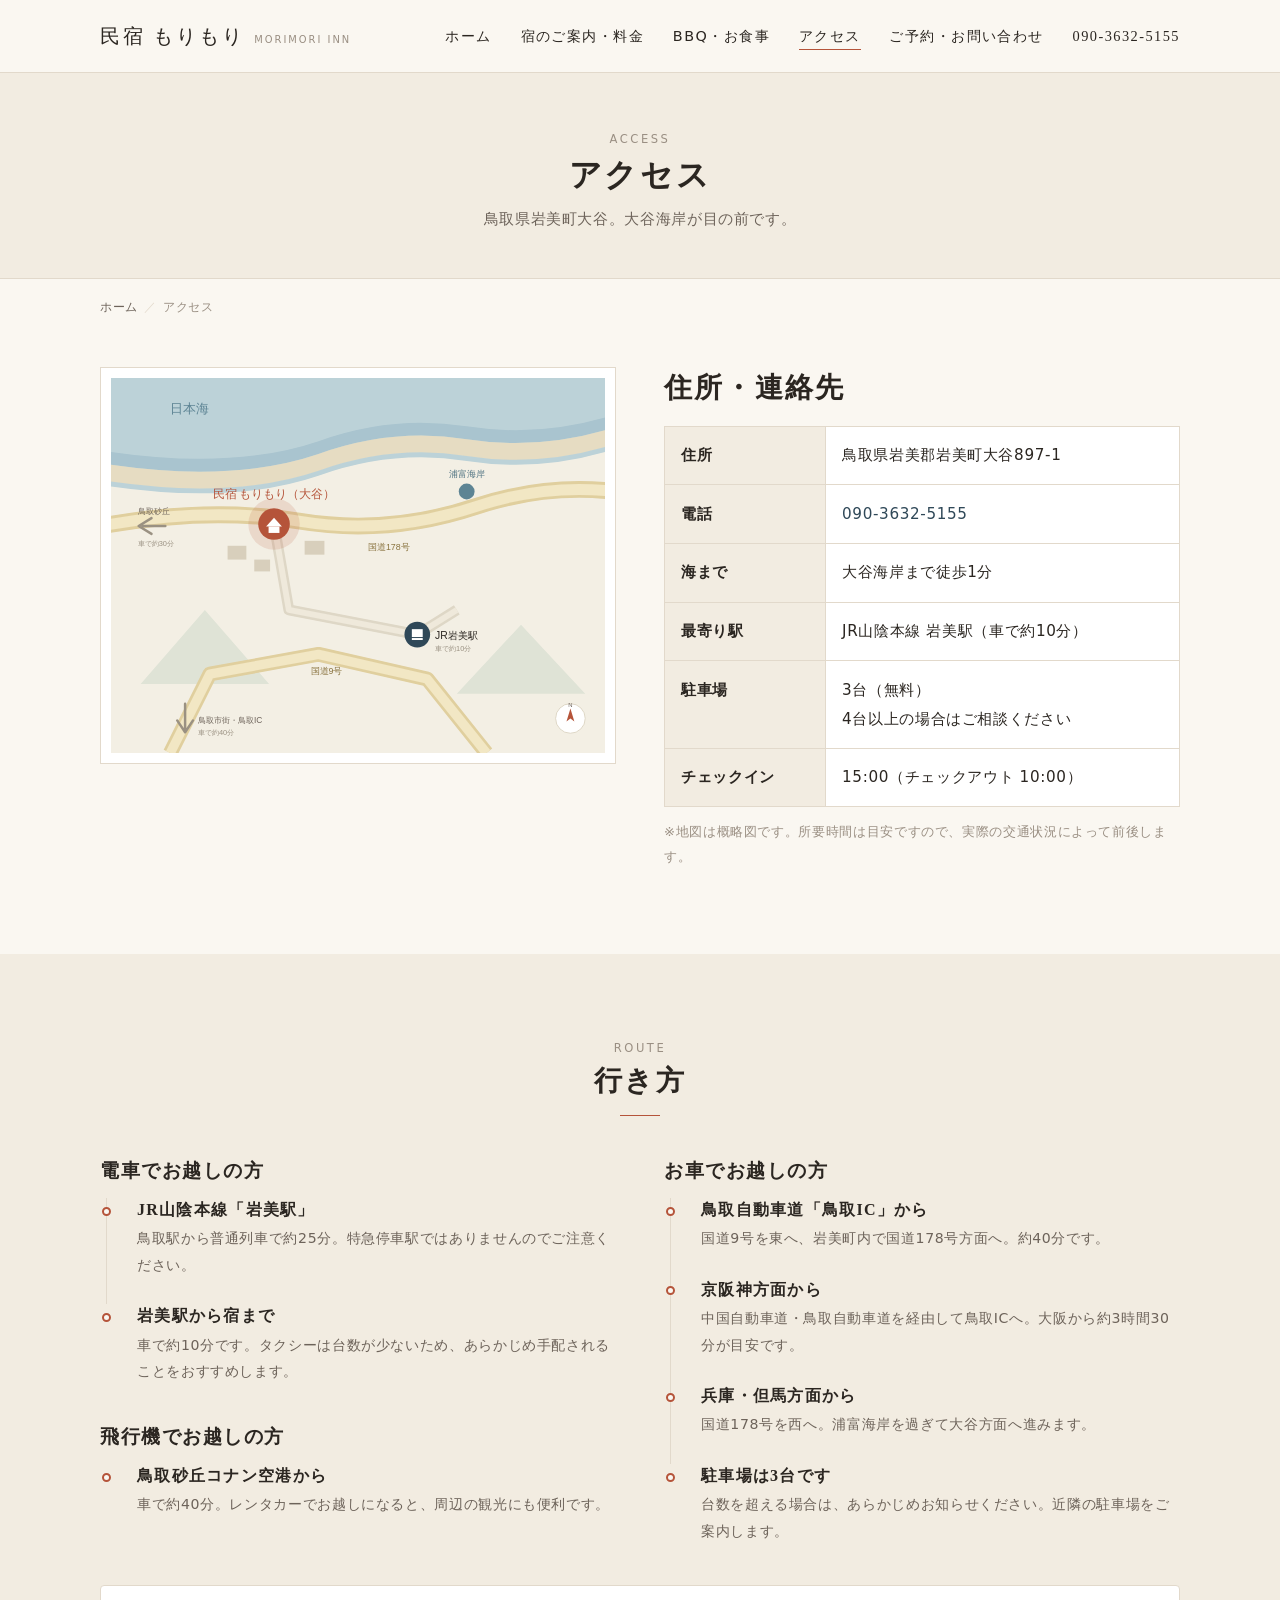
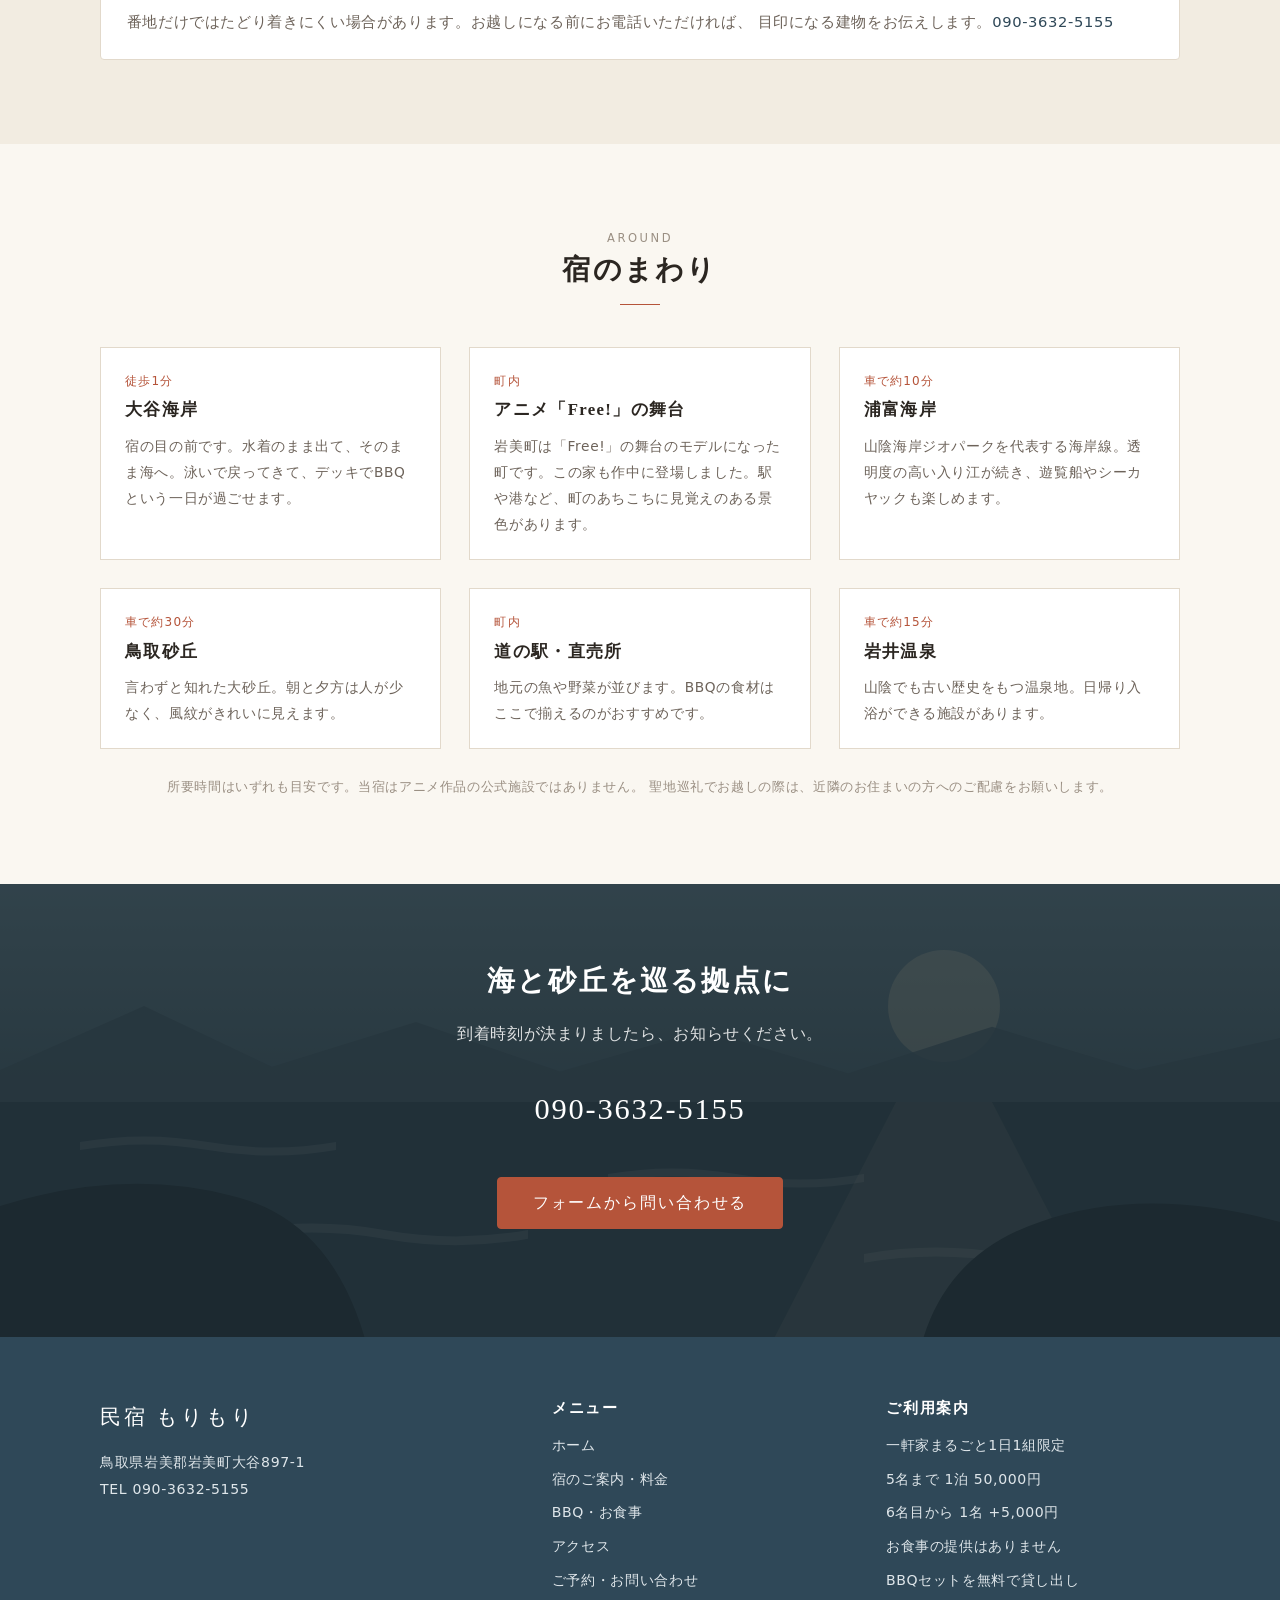
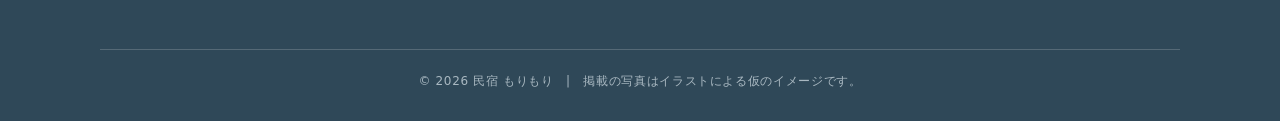
==== access.html @ f7eefd0c "民宿もりもりのウェブサイトを追加 鳥取県岩美町の一棟貸し宿のサイト。ビルド不要の静的HTML/CSS/JSで構成。  - トップ、宿のご案内・料金、BBQ・お食事、アクセス、ご予約の5ページ - 人数" ====
<!DOCTYPE html>
<html lang="ja">
<head>
<meta charset="UTF-8">
<meta name="viewport" content="width=device-width, initial-scale=1">
<title>アクセス｜民宿 もりもり</title>
<meta name="description" content="鳥取県岩美郡岩美町大谷897-1。大谷海岸まで徒歩1分、JR岩美駅から車で約10分、駐車場3台。アニメ「Free!」の舞台となった岩美町にあります。">
<meta property="og:title" content="アクセス｜民宿 もりもり">
<meta property="og:description" content="鳥取県岩美郡岩美町大谷897-1。大谷海岸まで徒歩1分、JR岩美駅から車で約10分、駐車場3台。アニメ「Free!」の舞台となった岩美町にあります。">
<meta property="og:type" content="website">
<meta property="og:image" content="images/photo-sea.jpg">
<link rel="icon" type="image/svg+xml" href="images/favicon.svg">
<link rel="stylesheet" href="css/style.css">
<script src="js/main.js" defer></script>
</head>
<body>
<a class="skip-link" href="#main">本文へスキップ</a>

<header class="header">
  <div class="container header__inner">
    <a class="logo" href="index.html">
      民宿 もりもり
      <span class="logo__sub">MORIMORI INN</span>
    </a>

    <button class="nav-toggle" type="button" aria-expanded="false" aria-controls="global-nav">
      <span></span><span></span><span></span>
      <span class="visually-hidden">メニューを開く</span>
    </button>

    <nav class="nav" id="global-nav" aria-label="メインメニュー">
      <ul class="nav__list">
        <li><a href="index.html">ホーム</a></li>
        <li><a href="house.html">宿のご案内・料金</a></li>
        <li><a href="bbq.html">BBQ・お食事</a></li>
        <li><a href="access.html" aria-current="page">アクセス</a></li>
        <li><a href="contact.html">ご予約・お問い合わせ</a></li>
        <li class="nav__tel"><a href="tel:09036325155">090-3632-5155</a></li>
      </ul>
    </nav>
  </div>
</header>

<main id="main">

<div class="page-head">
  <div class="container">
    <span class="en">Access</span>
    <h1>アクセス</h1>
    <p>鳥取県岩美町大谷。大谷海岸が目の前です。</p>
  </div>
</div>

<nav class="breadcrumb container" aria-label="現在地">
  <ol>
    <li><a href="index.html">ホーム</a></li>
    <li>アクセス</li>
  </ol>
</nav>

<section class="section" style="padding-top:32px">
  <div class="container">
    <div class="access-grid">
      <div class="map-frame reveal">
        <img src="images/map.svg" alt="民宿もりもり周辺の概略地図。北に日本海、東に浦富海岸、南にJR岩美駅、西に鳥取砂丘方面があります。" width="1000" height="760">
      </div>
      <div class="reveal">
        <h2>住所・連絡先</h2>
        <div class="table-wrap">
          <table class="table">
            <tbody>
              <tr><th scope="row">住所</th><td>鳥取県岩美郡岩美町大谷897-1</td></tr>
              <tr><th scope="row">電話</th><td><a href="tel:09036325155">090-3632-5155</a></td></tr>
              <tr><th scope="row">海まで</th><td>大谷海岸まで徒歩1分</td></tr>
              <tr><th scope="row">最寄り駅</th><td>JR山陰本線 岩美駅（車で約10分）</td></tr>
              <tr><th scope="row">駐車場</th><td>3台（無料）<br>4台以上の場合はご相談ください</td></tr>
              <tr><th scope="row">チェックイン</th><td>15:00（チェックアウト 10:00）</td></tr>
            </tbody>
          </table>
        </div>
        <p style="font-size:.82rem;color:var(--ink-mute);margin-top:.8rem">
          ※地図は概略図です。所要時間は目安ですので、実際の交通状況によって前後します。
        </p>
      </div>
    </div>
  </div>
</section>

<section class="section section--tint">
  <div class="container">
    <div class="section-title reveal">
      <span class="en">Route</span>
      <h2>行き方</h2>
    </div>

    <div class="access-grid">
      <div class="reveal">
        <h3>電車でお越しの方</h3>
        <ul class="route">
          <li>
            <h3>JR山陰本線「岩美駅」</h3>
            <p>鳥取駅から普通列車で約25分。特急停車駅ではありませんのでご注意ください。</p>
          </li>
          <li>
            <h3>岩美駅から宿まで</h3>
            <p>車で約10分です。タクシーは台数が少ないため、あらかじめ手配されることをおすすめします。</p>
          </li>
        </ul>

        <h3 style="margin-top:2.4rem">飛行機でお越しの方</h3>
        <ul class="route">
          <li>
            <h3>鳥取砂丘コナン空港から</h3>
            <p>車で約40分。レンタカーでお越しになると、周辺の観光にも便利です。</p>
          </li>
        </ul>
      </div>

      <div class="reveal">
        <h3>お車でお越しの方</h3>
        <ul class="route">
          <li>
            <h3>鳥取自動車道「鳥取IC」から</h3>
            <p>国道9号を東へ、岩美町内で国道178号方面へ。約40分です。</p>
          </li>
          <li>
            <h3>京阪神方面から</h3>
            <p>中国自動車道・鳥取自動車道を経由して鳥取ICへ。大阪から約3時間30分が目安です。</p>
          </li>
          <li>
            <h3>兵庫・但馬方面から</h3>
            <p>国道178号を西へ。浦富海岸を過ぎて大谷方面へ進みます。</p>
          </li>
          <li>
            <h3>駐車場は3台です</h3>
            <p>台数を超える場合は、あらかじめお知らせください。近隣の駐車場をご案内します。</p>
          </li>
        </ul>
      </div>
    </div>

    <div class="note reveal" style="margin-top:40px">
      <p>
        番地だけではたどり着きにくい場合があります。お越しになる前にお電話いただければ、
        目印になる建物をお伝えします。<a href="tel:09036325155">090-3632-5155</a>
      </p>
    </div>
  </div>
</section>

<section class="section">
  <div class="container">
    <div class="section-title reveal">
      <span class="en">Around</span>
      <h2>宿のまわり</h2>
    </div>
    <div class="spot-grid reveal">
      <article class="spot">
        <span class="spot__dist">徒歩1分</span>
        <h3>大谷海岸</h3>
        <p>宿の目の前です。水着のまま出て、そのまま海へ。泳いで戻ってきて、デッキでBBQという一日が過ごせます。</p>
      </article>
      <article class="spot">
        <span class="spot__dist">町内</span>
        <h3>アニメ「Free!」の舞台</h3>
        <p>岩美町は「Free!」の舞台のモデルになった町です。この家も作中に登場しました。駅や港など、町のあちこちに見覚えのある景色があります。</p>
      </article>
      <article class="spot">
        <span class="spot__dist">車で約10分</span>
        <h3>浦富海岸</h3>
        <p>山陰海岸ジオパークを代表する海岸線。透明度の高い入り江が続き、遊覧船やシーカヤックも楽しめます。</p>
      </article>
      <article class="spot">
        <span class="spot__dist">車で約30分</span>
        <h3>鳥取砂丘</h3>
        <p>言わずと知れた大砂丘。朝と夕方は人が少なく、風紋がきれいに見えます。</p>
      </article>
      <article class="spot">
        <span class="spot__dist">町内</span>
        <h3>道の駅・直売所</h3>
        <p>地元の魚や野菜が並びます。BBQの食材はここで揃えるのがおすすめです。</p>
      </article>
      <article class="spot">
        <span class="spot__dist">車で約15分</span>
        <h3>岩井温泉</h3>
        <p>山陰でも古い歴史をもつ温泉地。日帰り入浴ができる施設があります。</p>
      </article>
    </div>
    <p style="text-align:center;margin-top:1.6rem;font-size:.82rem;color:var(--ink-mute)">
      所要時間はいずれも目安です。当宿はアニメ作品の公式施設ではありません。
      聖地巡礼でお越しの際は、近隣のお住まいの方へのご配慮をお願いします。
    </p>
  </div>
</section>

<section class="cta">
  <img class="cta__bg" src="images/coast.svg" alt="">
  <div class="cta__overlay"></div>
  <div class="container cta__body">
    <h2>海と砂丘を巡る拠点に</h2>
    <p>到着時刻が決まりましたら、お知らせください。</p>
    <p><a class="cta__tel" href="tel:09036325155">090-3632-5155</a></p>
    <p style="margin-top:1.6rem"><a class="btn btn--kaki" href="contact.html">フォームから問い合わせる</a></p>
  </div>
</section>
</main>

<footer class="footer">
  <div class="container">
    <div class="footer__grid">
      <div>
        <p class="footer__logo">民宿 もりもり</p>
        <p>
          鳥取県岩美郡岩美町大谷897-1<br>
          TEL <a href="tel:09036325155">090-3632-5155</a>
        </p>
      </div>
      <div>
        <h3>メニュー</h3>
        <ul>
          <li><a href="index.html">ホーム</a></li>
          <li><a href="house.html">宿のご案内・料金</a></li>
          <li><a href="bbq.html">BBQ・お食事</a></li>
          <li><a href="access.html">アクセス</a></li>
          <li><a href="contact.html">ご予約・お問い合わせ</a></li>
        </ul>
      </div>
      <div>
        <h3>ご利用案内</h3>
        <ul>
          <li>一軒家まるごと1日1組限定</li>
          <li>5名まで 1泊 50,000円</li>
          <li>6名目から 1名 +5,000円</li>
          <li>お食事の提供はありません</li>
          <li>BBQセットを無料で貸し出し</li>
        </ul>
      </div>
    </div>
    <p class="footer__copy">
      &copy; <span id="year">2026</span> 民宿 もりもり　|　掲載の写真はイラストによる仮のイメージです。
    </p>
  </div>
</footer>
</body>
</html>
---- css/style.css ----
@charset "UTF-8";

/* =========================================================
   民宿 もりもり - 共通スタイル
   1. 変数・リセット
   2. タイポグラフィ
   3. 共通パーツ（ヘッダー / フッター / ボタン / セクション）
   4. トップページ
   5. 下層ページ（客室・料理・アクセス・お問い合わせ）
   6. レスポンシブ
   ========================================================= */

/* ---------- 1. 変数・リセット ---------- */
:root {
  --bg:        #faf7f1;  /* 生成り */
  --bg-tint:   #f2ece1;  /* 一段濃い和紙色 */
  --surface:   #ffffff;
  --ink:       #2b2621;  /* 墨 */
  --ink-sub:   #6d635a;
  --ink-mute:  #9a8f83;
  --accent:    #2f4858;  /* 藍 */
  --accent-dk: #223644;
  --kaki:      #b5543a;  /* 柿渋 */
  --line:      #e2d9cb;
  --shadow:    0 2px 20px rgba(60, 45, 30, .08);
  --radius:    4px;
  --maxw:      1080px;
  --nav-h:     72px;

  --serif: "Yu Mincho", YuMincho, "Hiragino Mincho ProN", "Hiragino Mincho Pro", "Noto Serif JP", "MS PMincho", serif;
  --sans:  "Hiragino Kaku Gothic ProN", "Hiragino Sans", "Noto Sans JP", Meiryo, system-ui, sans-serif;
}

*, *::before, *::after { box-sizing: border-box; }

html { scroll-behavior: smooth; }

/* ページ内リンクの着地点が固定ヘッダーに隠れないようにする */
[id] { scroll-margin-top: calc(var(--nav-h) + 24px); }

body {
  margin: 0;
  background: var(--bg);
  color: var(--ink);
  font-family: var(--sans);
  font-size: 16px;
  line-height: 1.9;
  letter-spacing: .04em;
  -webkit-font-smoothing: antialiased;
  text-size-adjust: 100%;
}

img, svg { max-width: 100%; height: auto; vertical-align: middle; }
a { color: var(--accent); text-decoration: none; transition: opacity .2s, color .2s; }
a:hover { opacity: .7; }
ul, ol { padding-left: 1.3em; }
figure { margin: 0; }

/* キーボード操作時のフォーカスを明示 */
:focus-visible { outline: 2px solid var(--kaki); outline-offset: 3px; }

/* 読み上げ専用テキスト */
.visually-hidden {
  position: absolute; width: 1px; height: 1px;
  margin: -1px; padding: 0; border: 0;
  clip-path: inset(50%); overflow: hidden; white-space: nowrap;
}

/* スキップリンク */
.skip-link {
  position: absolute; top: -100px; left: 16px; z-index: 200;
  background: var(--accent); color: #fff;
  padding: 10px 18px; border-radius: 0 0 var(--radius) var(--radius);
}
.skip-link:focus { top: 0; }

/* ---------- 2. タイポグラフィ ---------- */
h1, h2, h3, h4 {
  font-family: var(--serif);
  font-weight: 600;
  line-height: 1.5;
  letter-spacing: .08em;
  margin: 0 0 .6em;
}
h2 { font-size: 1.75rem; }
h3 { font-size: 1.2rem; }
p  { margin: 0 0 1.2em; }
p:last-child { margin-bottom: 0; }

.lead { font-size: 1.05rem; color: var(--ink-sub); }
.en   { font-family: var(--sans); font-size: .72rem; letter-spacing: .22em; color: var(--ink-mute); text-transform: uppercase; display: block; }

/* 縦書き風の飾り罫を持つ見出し */
.section-title { text-align: center; margin-bottom: 2.6rem; }
.section-title h2 { margin-bottom: .2em; }
.section-title h2::after {
  content: ""; display: block;
  width: 40px; height: 1px; margin: .8rem auto 0;
  background: var(--kaki);
}

/* ---------- 3. 共通パーツ ---------- */
.container { width: min(100% - 40px, var(--maxw)); margin-inline: auto; }
.section { padding: 84px 0; }
.section--tint { background: var(--bg-tint); }

/* ヘッダー */
.header {
  position: sticky; top: 0; z-index: 100;
  background: rgba(250, 247, 241, .94);
  backdrop-filter: blur(6px);
  border-bottom: 1px solid var(--line);
}
.header__inner {
  height: var(--nav-h);
  display: flex; align-items: center; justify-content: space-between;
}
.logo { display: flex; align-items: baseline; gap: .6rem; font-family: var(--serif); font-size: 1.25rem; letter-spacing: .14em; color: var(--ink); }
.logo:hover { opacity: 1; color: var(--accent); }
.logo__sub { font-family: var(--sans); font-size: .62rem; letter-spacing: .2em; color: var(--ink-mute); }

.nav__list { display: flex; align-items: center; gap: 1.8rem; list-style: none; margin: 0; padding: 0; }
.nav__list a { color: var(--ink); font-size: .9rem; letter-spacing: .1em; padding: .4em 0; position: relative; }
.nav__list a::after {
  content: ""; position: absolute; left: 0; bottom: 0;
  width: 100%; height: 1px; background: var(--kaki);
  transform: scaleX(0); transform-origin: right; transition: transform .25s;
}
.nav__list a:hover { opacity: 1; }
.nav__list a:hover::after,
.nav__list a[aria-current="page"]::after { transform: scaleX(1); transform-origin: left; }

.nav__tel { font-family: var(--serif); font-size: 1rem; letter-spacing: .06em; }

/* ハンバーガー */
.nav-toggle {
  display: none;
  width: 44px; height: 44px; padding: 0;
  background: none; border: 0; cursor: pointer;
}
.nav-toggle span {
  display: block; width: 24px; height: 1px; margin: 6px auto;
  background: var(--ink); transition: transform .3s, opacity .3s;
}
.nav-toggle[aria-expanded="true"] span:nth-child(1) { transform: translateY(7px) rotate(45deg); }
.nav-toggle[aria-expanded="true"] span:nth-child(2) { opacity: 0; }
.nav-toggle[aria-expanded="true"] span:nth-child(3) { transform: translateY(-7px) rotate(-45deg); }

/* ボタン */
.btn {
  display: inline-flex; align-items: center; justify-content: center; gap: .5em;
  min-height: 52px; padding: 0 2.2em;
  font-family: var(--serif); font-size: .98rem; letter-spacing: .12em;
  border: 1px solid var(--accent); border-radius: var(--radius);
  background: var(--accent); color: #fff; cursor: pointer;
  transition: background .25s, color .25s, border-color .25s;
}
.btn:hover { background: var(--accent-dk); border-color: var(--accent-dk); color: #fff; opacity: 1; }
.btn--ghost { background: transparent; color: var(--accent); }
.btn--ghost:hover { background: var(--accent); color: #fff; }
.btn--kaki { background: var(--kaki); border-color: var(--kaki); }
.btn--kaki:hover { background: #99432c; border-color: #99432c; }

/* 罫線で囲った情報ボックス */
.note {
  border: 1px solid var(--line); background: var(--surface);
  padding: 1.4rem 1.6rem; border-radius: var(--radius);
  font-size: .92rem; color: var(--ink-sub);
}
.note h3 { font-size: 1rem; margin-bottom: .5em; color: var(--ink); }
.note ul { margin: 0; }

/* 表 */
.table { width: 100%; border-collapse: collapse; font-size: .95rem; background: var(--surface); }
.table th, .table td { padding: .9rem 1rem; border: 1px solid var(--line); text-align: left; vertical-align: top; }
.table th { background: var(--bg-tint); font-weight: 600; white-space: nowrap; }
.table td.num { text-align: right; font-variant-numeric: tabular-nums; white-space: nowrap; }
.table-wrap { overflow-x: auto; }

/* パンくず */
.breadcrumb { font-size: .78rem; color: var(--ink-mute); padding: 1rem 0; }
.breadcrumb ol { display: flex; flex-wrap: wrap; gap: .5em; list-style: none; margin: 0; padding: 0; }
.breadcrumb li + li::before { content: "／"; margin-right: .5em; color: var(--line); }
.breadcrumb a { color: var(--ink-sub); }

/* 下層ページの見出し帯 */
.page-head { position: relative; padding: 56px 0 44px; background: var(--bg-tint); border-bottom: 1px solid var(--line); text-align: center; }
.page-head h1 { font-size: 2rem; margin-bottom: .2em; }
.page-head p { color: var(--ink-sub); font-size: .95rem; margin: 0; }

/* フッター */
.footer { background: var(--accent); color: #dfe6ea; padding: 60px 0 28px; font-size: .88rem; }
.footer a { color: #dfe6ea; }
.footer__grid { display: grid; grid-template-columns: 1.4fr 1fr 1fr; gap: 40px; }
.footer__logo { font-family: var(--serif); font-size: 1.3rem; letter-spacing: .14em; color: #fff; margin-bottom: .8rem; }
.footer h3 { color: #fff; font-size: .95rem; letter-spacing: .12em; margin-bottom: .8em; }
.footer ul { list-style: none; margin: 0; padding: 0; }
.footer li { margin-bottom: .5em; }
.footer__copy { margin-top: 48px; padding-top: 20px; border-top: 1px solid rgba(255,255,255,.18); text-align: center; font-size: .75rem; color: #a9b8c1; }

/* スクロールで現れるアニメーション（JSが .is-visible を付与） */
.reveal { opacity: 0; transform: translateY(18px); transition: opacity .7s ease, transform .7s ease; }
.reveal.is-visible { opacity: 1; transform: none; }
@media (prefers-reduced-motion: reduce) {
  html { scroll-behavior: auto; }
  .reveal { opacity: 1; transform: none; transition: none; }
}

/* ---------- 4. トップページ ---------- */
.hero { position: relative; height: clamp(440px, 78vh, 680px); overflow: hidden; display: grid; place-items: center; }
.hero__bg { position: absolute; inset: 0; width: 100%; height: 100%; object-fit: cover; }
.hero__bg::after { content: ""; }
.hero__overlay { position: absolute; inset: 0; background: linear-gradient(180deg, rgba(20,28,34,.34), rgba(20,28,34,.5)); }
.hero__body { position: relative; text-align: center; color: #fff; padding: 0 20px; }
.hero__body .en { color: rgba(255,255,255,.75); margin-bottom: 1rem; }
.hero__title {
  font-family: var(--serif); font-size: clamp(1.9rem, 5.2vw, 3.1rem);
  line-height: 1.7; letter-spacing: .16em; margin: 0 0 1rem;
  text-shadow: 0 2px 18px rgba(0,0,0,.35);
}
.hero__lead { font-size: clamp(.9rem, 2.4vw, 1.05rem); letter-spacing: .1em; margin-bottom: 2rem; text-shadow: 0 2px 12px rgba(0,0,0,.4); }
.hero__actions { display: flex; gap: 14px; justify-content: center; flex-wrap: wrap; }
.hero__actions .btn--ghost { color: #fff; border-color: rgba(255,255,255,.8); }
.hero__actions .btn--ghost:hover { background: #fff; color: var(--accent); border-color: #fff; }

/* お知らせ帯 */
.topics { background: var(--surface); border-bottom: 1px solid var(--line); }
.topics__inner { display: flex; align-items: center; gap: 1.6rem; padding: 14px 0; font-size: .88rem; }
.topics__label { font-family: var(--serif); letter-spacing: .14em; white-space: nowrap; border-right: 1px solid var(--line); padding-right: 1.6rem; }
.topics__list { list-style: none; margin: 0; padding: 0; overflow: hidden; }
.topics__list li { display: flex; gap: 1rem; }
.topics__list time { color: var(--ink-mute); font-variant-numeric: tabular-nums; white-space: nowrap; }

/* ごあいさつ */
.greeting__grid { display: grid; grid-template-columns: 1fr 1fr; gap: 56px; align-items: center; }
.greeting__body h2 { font-size: 1.6rem; line-height: 1.9; }
.greeting__sign { font-family: var(--serif); text-align: right; color: var(--ink-sub); font-size: .9rem; }
.frame { border: 1px solid var(--line); padding: 10px; background: var(--surface); box-shadow: var(--shadow); }
.frame img { display: block; width: 100%; }

/* 3つの特徴 */
.features { display: grid; grid-template-columns: repeat(3, 1fr); gap: 32px; }
.feature { background: var(--surface); border: 1px solid var(--line); border-radius: var(--radius); overflow: hidden; display: flex; flex-direction: column; }
.feature img { display: block; width: 100%; aspect-ratio: 4 / 3; object-fit: cover; }
.feature__body { padding: 24px 24px 28px; flex: 1; display: flex; flex-direction: column; }
.feature__no { font-family: var(--serif); font-size: .75rem; letter-spacing: .2em; color: var(--kaki); display: block; margin-bottom: .6em; }
.feature h3 { margin-bottom: .5em; }
.feature p { font-size: .9rem; color: var(--ink-sub); margin-bottom: 1.2em; }
.feature .more { margin-top: auto; font-size: .85rem; letter-spacing: .1em; }
.feature .more::after { content: " →"; }

/* 料金ハイライト */
.price-highlight { text-align: center; }
.price-highlight .amount { font-family: var(--serif); font-size: clamp(2rem, 6vw, 2.8rem); letter-spacing: .04em; color: var(--accent); }
.price-highlight .amount small { font-size: .42em; letter-spacing: .1em; color: var(--ink-sub); margin-left: .4em; }

/* CTA帯 */
.cta { position: relative; padding: 76px 0; text-align: center; color: #fff; overflow: hidden; }
.cta__bg { position: absolute; inset: 0; width: 100%; height: 100%; object-fit: cover; }
.cta__overlay { position: absolute; inset: 0; background: rgba(28, 40, 48, .66); }
.cta__body { position: relative; }
.cta h2 { color: #fff; }
.cta p { color: rgba(255,255,255,.85); margin-bottom: 2rem; }
.cta__tel { font-family: var(--serif); font-size: 1.9rem; letter-spacing: .06em; color: #fff; display: inline-block; margin-bottom: .2em; }
.cta__hours { font-size: .82rem; color: rgba(255,255,255,.75); }

/* ---------- 5. 下層ページ ---------- */

/* 客室一覧 */
.room { display: grid; grid-template-columns: 1.1fr 1fr; gap: 48px; align-items: center; margin-bottom: 72px; }
.room:nth-child(even) .room__media { order: 2; }
.room:last-child { margin-bottom: 0; }
.room__media img { display: block; width: 100%; border: 1px solid var(--line); }
.room__name { display: flex; align-items: baseline; gap: .8rem; flex-wrap: wrap; margin-bottom: .4em; }
.room__name h2 { margin: 0; font-size: 1.5rem; }
.room__tag { font-size: .72rem; letter-spacing: .1em; color: #fff; background: var(--kaki); padding: .25em .9em; border-radius: 999px; }
.room__spec { list-style: none; margin: 1.2rem 0; padding: 0; border-top: 1px solid var(--line); font-size: .9rem; }
.room__spec li { display: flex; gap: 1rem; padding: .6rem 0; border-bottom: 1px solid var(--line); }
.room__spec dt, .room__spec .label { width: 6.5em; flex: none; color: var(--ink-mute); }

/* 料理 */
.dish-grid { display: grid; grid-template-columns: repeat(3, 1fr); gap: 28px; }
.dish { background: var(--surface); border: 1px solid var(--line); }
.dish img { display: block; width: 100%; aspect-ratio: 1 / 1; object-fit: cover; }
.dish__body { padding: 18px 20px 22px; }
.dish h3 { font-size: 1.05rem; margin-bottom: .3em; }
.dish p { font-size: .86rem; color: var(--ink-sub); }

.season-list { display: grid; grid-template-columns: repeat(4, 1fr); gap: 20px; }
.season { background: var(--surface); border-top: 3px solid var(--kaki); padding: 22px 20px; }
.season h3 { font-size: 1.05rem; margin-bottom: .4em; }
.season p { font-size: .86rem; color: var(--ink-sub); }

/* アクセス */
.access-grid { display: grid; grid-template-columns: 1fr 1fr; gap: 48px; align-items: start; }
.map-frame { border: 1px solid var(--line); background: var(--surface); padding: 10px; }
.route { list-style: none; margin: 0; padding: 0; }
.route li { position: relative; padding: 0 0 26px 30px; border-left: 1px solid var(--line); margin-left: 6px; }
.route li:last-child { border-left-color: transparent; padding-bottom: 0; }
.route li::before {
  content: ""; position: absolute; left: -5px; top: .55em;
  width: 9px; height: 9px; border-radius: 50%;
  background: var(--bg); border: 2px solid var(--kaki);
}
.route h3 { font-size: 1rem; margin-bottom: .2em; }
.route p { font-size: .88rem; color: var(--ink-sub); margin: 0; }

.spot-grid { display: grid; grid-template-columns: repeat(3, 1fr); gap: 28px; }
.spot { background: var(--surface); border: 1px solid var(--line); padding: 22px 24px; }
.spot__dist { font-size: .75rem; letter-spacing: .1em; color: var(--kaki); display: block; margin-bottom: .4em; }
.spot h3 { font-size: 1.05rem; }
.spot p { font-size: .86rem; color: var(--ink-sub); }

/* お問い合わせフォーム */
.form-layout { display: grid; grid-template-columns: 1.4fr 1fr; gap: 56px; align-items: start; }
.form { background: var(--surface); border: 1px solid var(--line); padding: 32px; border-radius: var(--radius); }
.field { margin-bottom: 24px; }
.field > label, .field > .field__label {
  display: block; font-size: .88rem; letter-spacing: .08em; margin-bottom: .5em; font-weight: 600;
}
.required { font-size: .68rem; color: #fff; background: var(--kaki); padding: .2em .6em; border-radius: 2px; margin-left: .6em; letter-spacing: .08em; vertical-align: .1em; }
.optional { font-size: .68rem; color: var(--ink-sub); background: var(--bg-tint); border: 1px solid var(--line); padding: .2em .6em; border-radius: 2px; margin-left: .6em; letter-spacing: .08em; vertical-align: .1em; }

.field input[type="text"],
.field input[type="email"],
.field input[type="tel"],
.field input[type="date"],
.field input[type="number"],
.field select,
.field textarea {
  width: 100%; padding: .8em 1em;
  font-family: inherit; font-size: .95rem; color: var(--ink);
  background: var(--bg); border: 1px solid var(--line); border-radius: var(--radius);
  transition: border-color .2s, background .2s;
}
.field textarea { min-height: 150px; resize: vertical; line-height: 1.8; }
.field input:focus, .field select:focus, .field textarea:focus {
  border-color: var(--accent); background: #fff; outline: none;
}
.field__row { display: grid; grid-template-columns: 1fr 1fr; gap: 16px; }
.field__hint { font-size: .78rem; color: var(--ink-mute); margin-top: .4em; }
.field__error { display: none; font-size: .8rem; color: var(--kaki); margin-top: .4em; }
.field.has-error input,
.field.has-error select,
.field.has-error textarea { border-color: var(--kaki); background: #fdf5f3; }
.field.has-error .field__error { display: block; }

.radio-group { display: flex; flex-wrap: wrap; gap: 10px; }
.radio-group label {
  display: inline-flex; align-items: center; gap: .5em;
  padding: .6em 1.2em; border: 1px solid var(--line); border-radius: var(--radius);
  background: var(--bg); font-size: .9rem; cursor: pointer; transition: border-color .2s, background .2s;
}
.radio-group label:hover { border-color: var(--accent); }
.radio-group input { accent-color: var(--accent); }

.form__submit { text-align: center; margin-top: 32px; }
.form__submit .btn { min-width: 260px; }

.form-result {
  display: none; margin-bottom: 24px; padding: 20px 24px;
  border-left: 3px solid var(--accent); background: var(--bg-tint); font-size: .92rem;
}
.form-result.is-shown { display: block; }
.form-result h3 { font-size: 1.05rem; margin-bottom: .4em; }

.contact-side .note + .note { margin-top: 20px; }
.contact-side .tel-big { font-family: var(--serif); font-size: 1.6rem; letter-spacing: .04em; color: var(--accent); display: block; }

/* よくある質問 */
.faq { border-top: 1px solid var(--line); }
.faq__item { border-bottom: 1px solid var(--line); }
.faq__q {
  width: 100%; display: flex; gap: 1rem; align-items: flex-start;
  padding: 1.2rem .2rem; background: none; border: 0; cursor: pointer;
  font-family: var(--serif); font-size: 1rem; text-align: left; color: var(--ink); letter-spacing: .06em;
}
.faq__q::before { content: "Q"; color: var(--kaki); font-size: .9rem; line-height: 1.8; }
.faq__q::after {
  content: ""; margin-left: auto; flex: none;
  width: 9px; height: 9px; margin-top: .55em;
  border-right: 1px solid var(--ink-sub); border-bottom: 1px solid var(--ink-sub);
  transform: rotate(45deg); transition: transform .25s;
}
.faq__q[aria-expanded="true"]::after { transform: rotate(-135deg); }
.faq__a { display: none; gap: 1rem; padding: 0 .2rem 1.4rem 2rem; font-size: .92rem; color: var(--ink-sub); }
.faq__a.is-open { display: block; }

/* 画像を並べるギャラリー（クリックで拡大） */
.gallery { display: grid; grid-template-columns: repeat(4, 1fr); gap: 14px; }
.gallery button { padding: 0; border: 1px solid var(--line); background: none; cursor: zoom-in; display: block; line-height: 0; }
.gallery img { display: block; width: 100%; aspect-ratio: 4 / 3; object-fit: cover; transition: opacity .25s; }
.gallery button:hover img { opacity: .82; }

.lightbox {
  position: fixed; inset: 0; z-index: 300;
  display: none; place-items: center;
  background: rgba(20, 24, 28, .88); padding: 24px;
}
.lightbox.is-open { display: grid; }
.lightbox img { max-width: min(100%, 900px); max-height: 82vh; border: 6px solid #fff; }
.lightbox__caption { color: #fff; text-align: center; font-size: .85rem; margin-top: 14px; letter-spacing: .08em; }
.lightbox__close {
  position: absolute; top: 18px; right: 18px;
  width: 48px; height: 48px; border: 1px solid rgba(255,255,255,.5); border-radius: 50%;
  background: none; color: #fff; font-size: 1.4rem; line-height: 1; cursor: pointer;
}
.lightbox__close:hover { background: rgba(255,255,255,.12); }


/* 料金計算機 */
.calc {
  max-width: 640px; margin: 44px auto 0;
  background: var(--surface); border: 1px solid var(--line);
  border-radius: var(--radius); padding: 30px 32px; box-shadow: var(--shadow);
}
.calc h3 { text-align: center; font-size: 1.1rem; margin-bottom: 1.4rem; }
.calc__row { display: grid; grid-template-columns: 1fr 1fr; gap: 18px; margin-bottom: 24px; }
.calc .field { margin-bottom: 0; }
.calc__result { border-top: 1px solid var(--line); padding-top: 22px; text-align: center; }
.calc__total {
  font-family: var(--serif); font-size: clamp(1.9rem, 6vw, 2.5rem);
  letter-spacing: .04em; color: var(--accent); margin: 0 0 .3em;
}
.calc__detail { font-size: .88rem; color: var(--ink-sub); margin: 0; line-height: 1.9; }
.calc__error { color: var(--kaki); font-size: .9rem; margin: 0; }
.calc__note { text-align: center; font-size: .78rem; color: var(--ink-mute); margin: 1.2rem 0 0; }

/* 確認結果の中のボタン */
.form-result__actions { display: flex; flex-wrap: wrap; gap: 12px; }

/* ---------- 6. レスポンシブ ---------- */
/* ナビゲーションは横幅が足りなくなる950px以下でメニュー式に切り替える */
@media (max-width: 950px) {
  .nav-toggle { display: block; }
  .nav {
    position: fixed; inset: var(--nav-h) 0 auto; z-index: 99;
    background: var(--bg); border-bottom: 1px solid var(--line);
    max-height: 0; overflow: hidden; transition: max-height .35s ease;
  }
  .nav.is-open { max-height: 80vh; overflow-y: auto; box-shadow: var(--shadow); }
  .nav__list { flex-direction: column; align-items: stretch; gap: 0; padding: 8px 20px 24px; }
  .nav__list li { border-bottom: 1px solid var(--line); }
  .nav__list li:last-child { border-bottom: 0; }
  .nav__list a { display: block; padding: 1em .2em; font-size: .95rem; }
  .nav__list a::after { display: none; }
  .nav__tel { padding-top: 1.2em; }
}

@media (max-width: 900px) {
  .greeting__grid,
  .room,
  .access-grid,
  .form-layout { grid-template-columns: 1fr; gap: 32px; }
  .room:nth-child(even) .room__media { order: 0; }
  .features,
  .dish-grid,
  .spot-grid { grid-template-columns: repeat(2, 1fr); gap: 20px; }
  .season-list { grid-template-columns: repeat(2, 1fr); }
  .footer__grid { grid-template-columns: 1fr 1fr; gap: 28px; }
}

@media (max-width: 720px) {
  body { font-size: 15px; line-height: 1.85; }
  .section { padding: 56px 0; }
  h2 { font-size: 1.45rem; }
  .page-head { padding: 40px 0 32px; }
  .page-head h1 { font-size: 1.6rem; }


  .features,
  .dish-grid,
  .spot-grid,
  .season-list,
  .calc__row,
  .field__row { grid-template-columns: 1fr; }
  .calc { padding: 22px 18px; }
  .gallery { grid-template-columns: repeat(2, 1fr); }
  .footer__grid { grid-template-columns: 1fr; }

  .topics__inner { flex-direction: column; align-items: flex-start; gap: .4rem; }
  .topics__label { border-right: 0; padding-right: 0; }
  .topics__list li { flex-direction: column; gap: 0; }

  .form { padding: 22px 18px; }
  .form__submit .btn { width: 100%; min-width: 0; }
  .btn { width: 100%; }
  .hero__actions { flex-direction: column; }
}

/* 印刷時はナビ等を省く */
@media print {
  .header, .footer, .cta, .hero__actions, .nav-toggle { display: none !important; }
  body { background: #fff; }
}
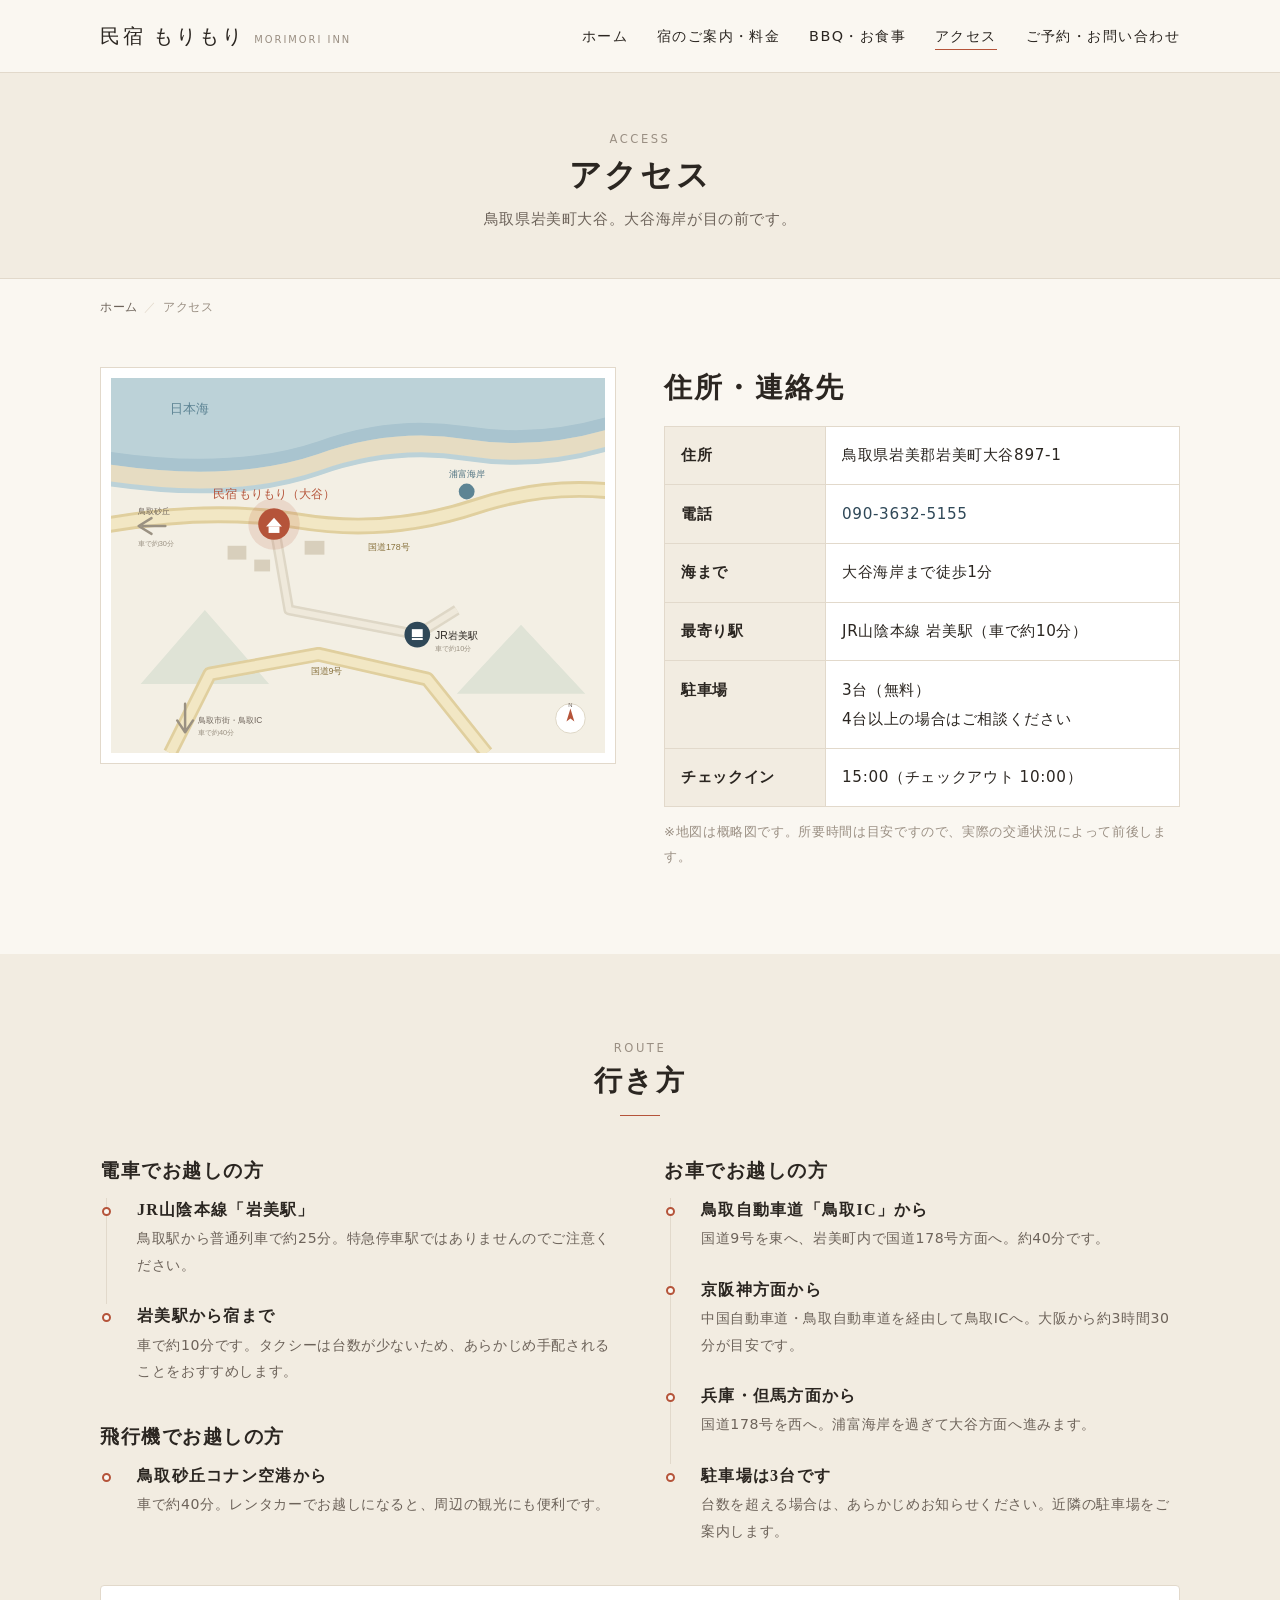
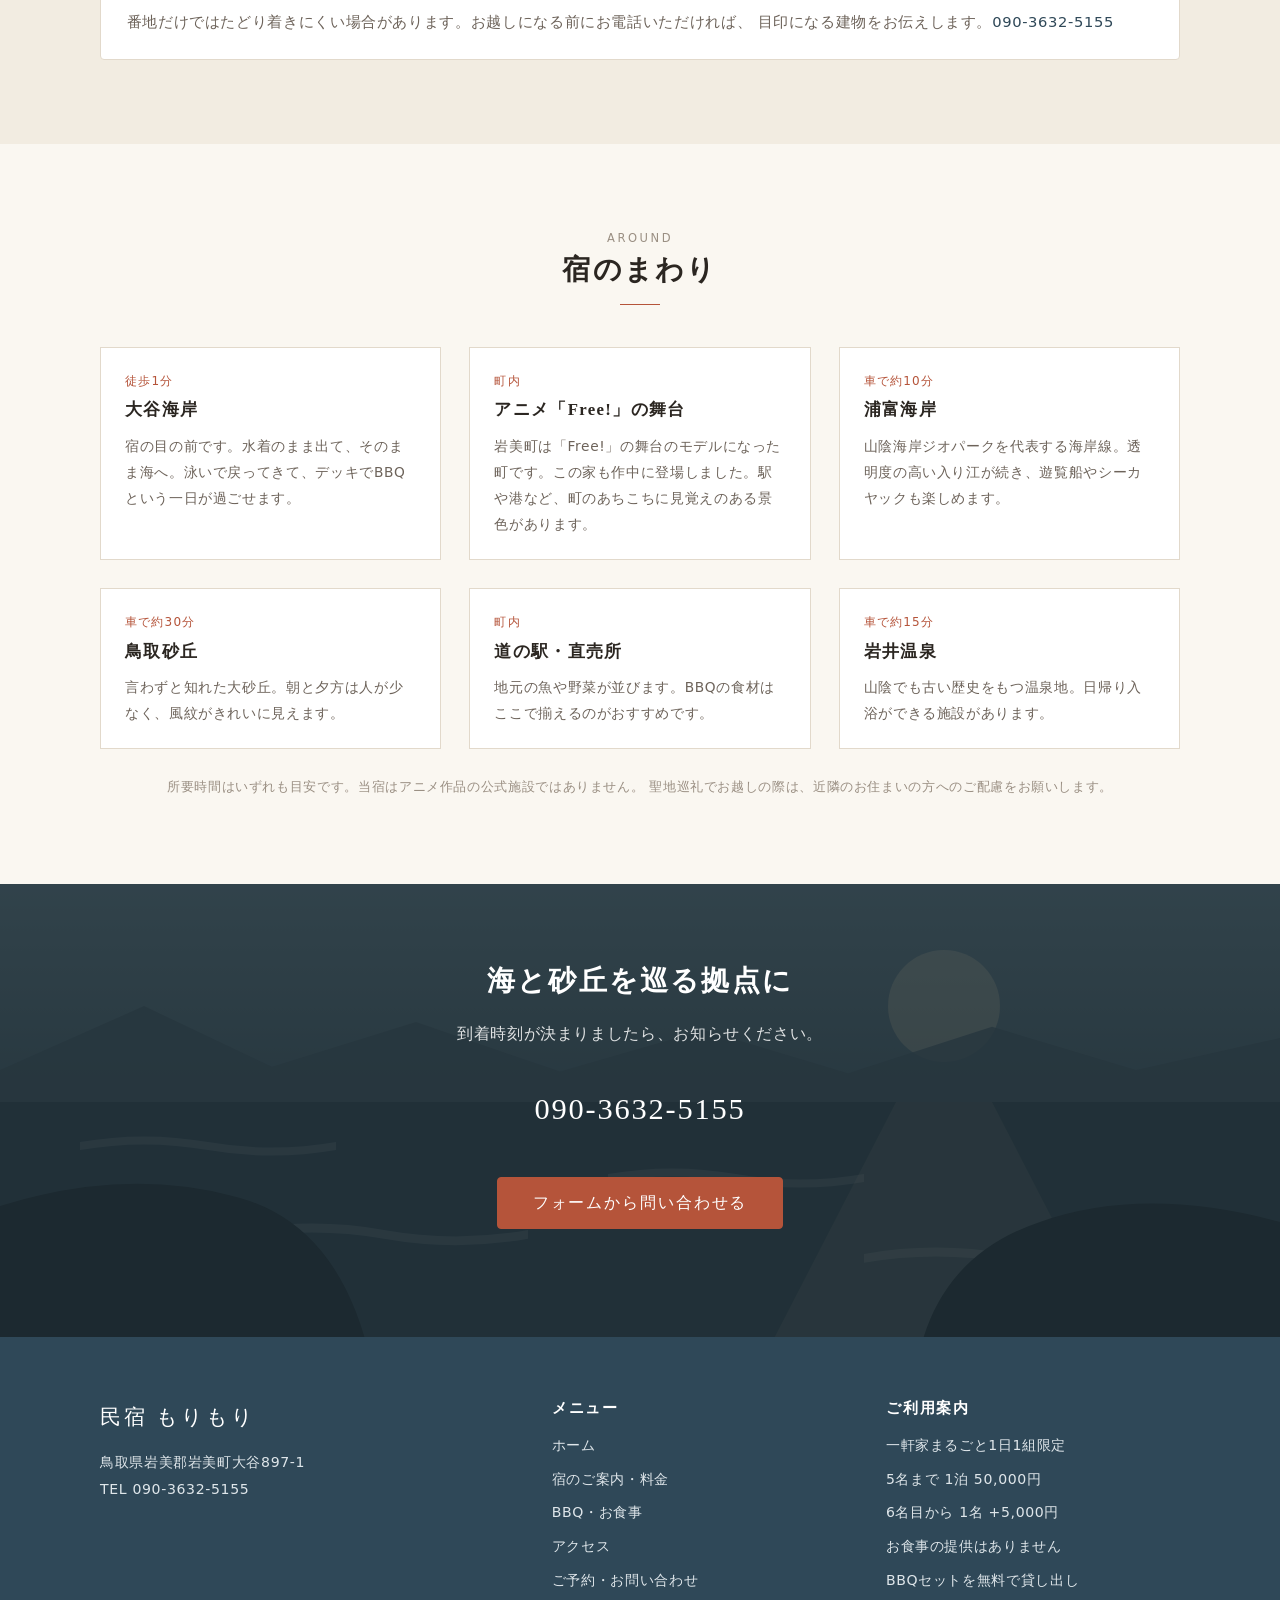
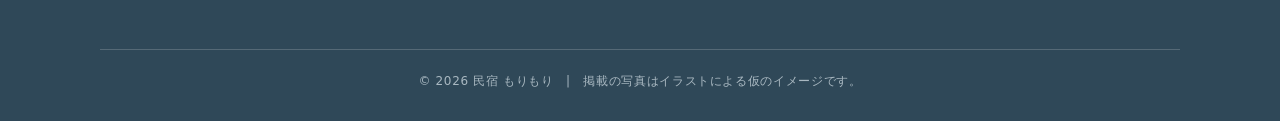
==== commit 1f018aca: "メニューの整理、ギャラリー追加、予約の流れの明確化 - ヘッダーのメニューから電話番号のタブを外し、未使用になったCSSも削除 - 「宿のようす」にアニメの場面の画像を追加 - 問い合わせ後はメールで" ====
--- a/access.html
+++ b/access.html
@@ -3,6 +3,8 @@
 <head>
 <meta charset="UTF-8">
 <meta name="viewport" content="width=device-width, initial-scale=1">
+<!-- 公開準備中：検索エンジンに載せない設定です。正式公開のときにこの1行を消してください -->
+<meta name="robots" content="noindex, nofollow">
 <title>アクセス｜民宿 もりもり</title>
 <meta name="description" content="鳥取県岩美郡岩美町大谷897-1。大谷海岸まで徒歩1分、JR岩美駅から車で約10分、駐車場3台。アニメ「Free!」の舞台となった岩美町にあります。">
 <meta property="og:title" content="アクセス｜民宿 もりもり">
@@ -35,7 +37,6 @@
         <li><a href="bbq.html">BBQ・お食事</a></li>
         <li><a href="access.html" aria-current="page">アクセス</a></li>
         <li><a href="contact.html">ご予約・お問い合わせ</a></li>
-        <li class="nav__tel"><a href="tel:09036325155">090-3632-5155</a></li>
       </ul>
     </nav>
   </div>
--- a/css/style.css
+++ b/css/style.css
@@ -130,7 +130,6 @@
 .nav__list a:hover::after,
 .nav__list a[aria-current="page"]::after { transform: scaleX(1); transform-origin: left; }
 
-.nav__tel { font-family: var(--serif); font-size: 1rem; letter-spacing: .06em; }
 
 /* ハンバーガー */
 .nav-toggle {
@@ -444,7 +443,6 @@
   .nav__list li:last-child { border-bottom: 0; }
   .nav__list a { display: block; padding: 1em .2em; font-size: .95rem; }
   .nav__list a::after { display: none; }
-  .nav__tel { padding-top: 1.2em; }
 }
 
 @media (max-width: 900px) {
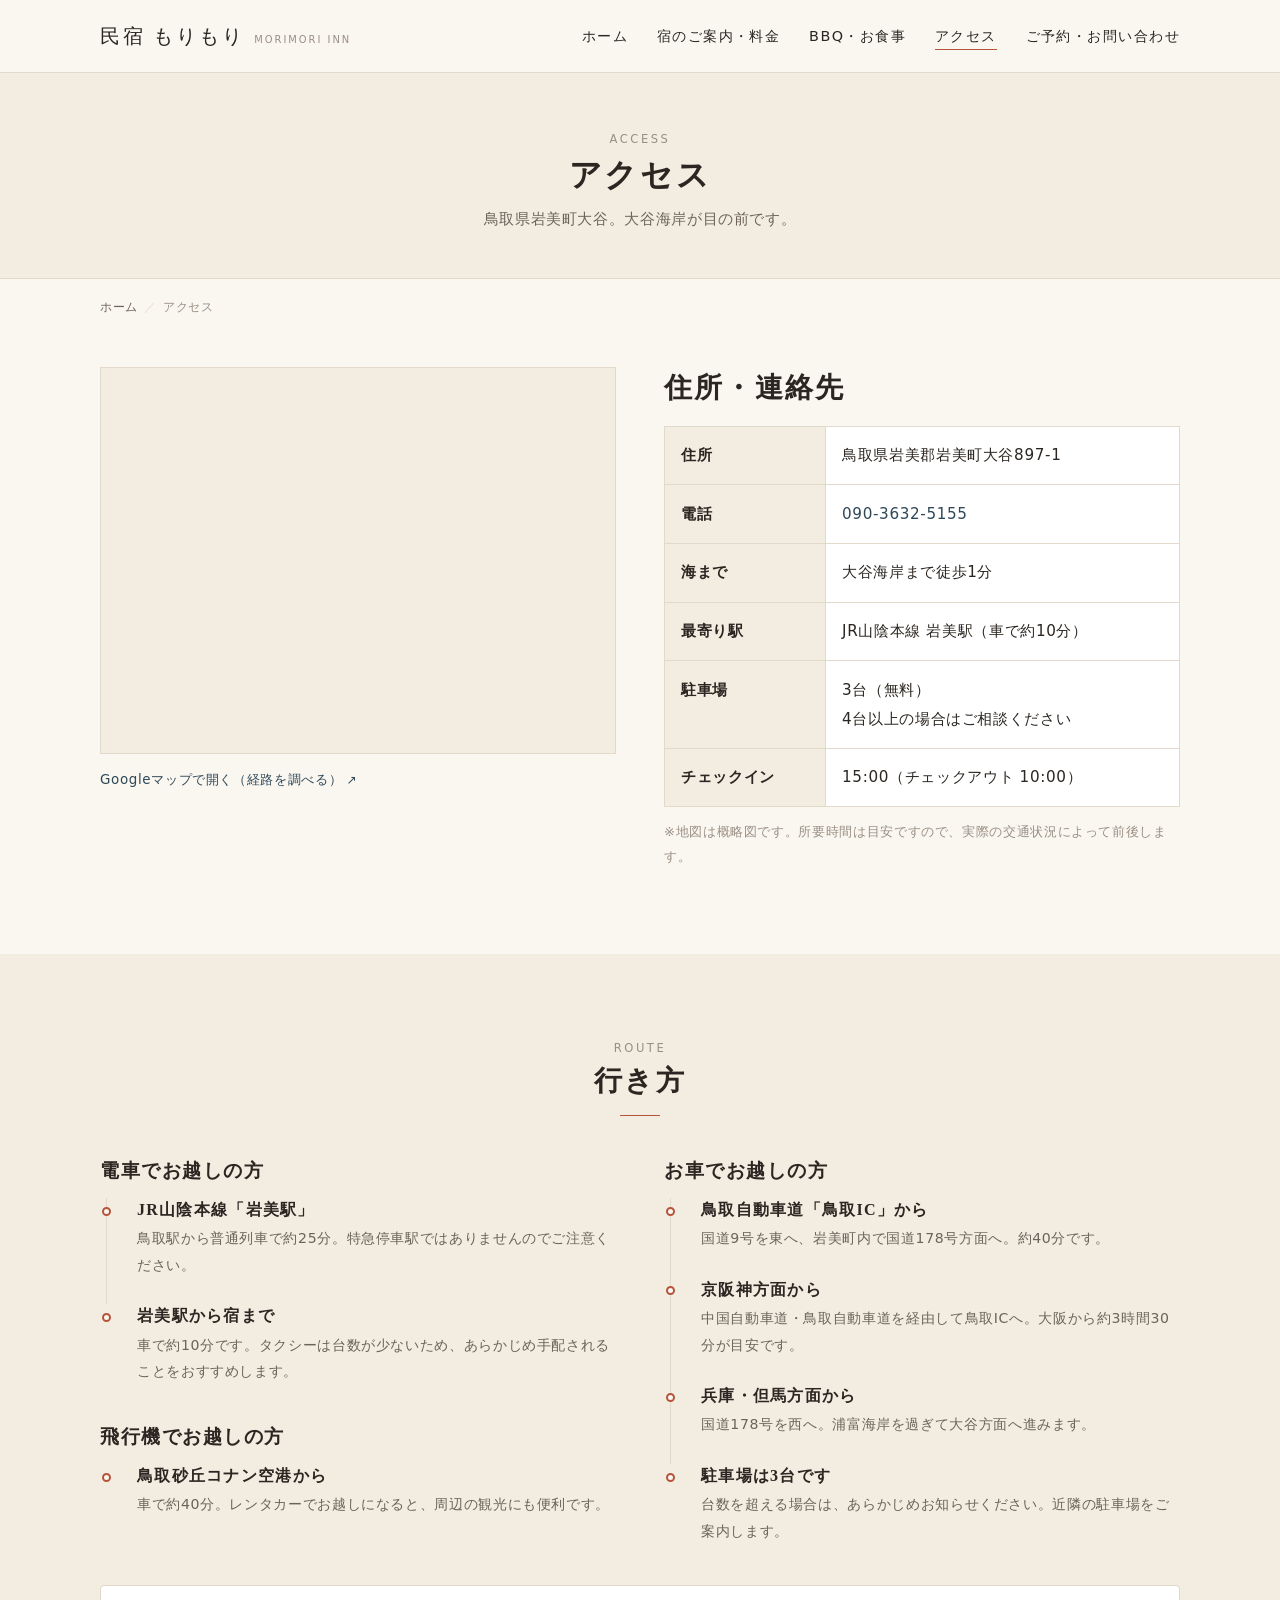
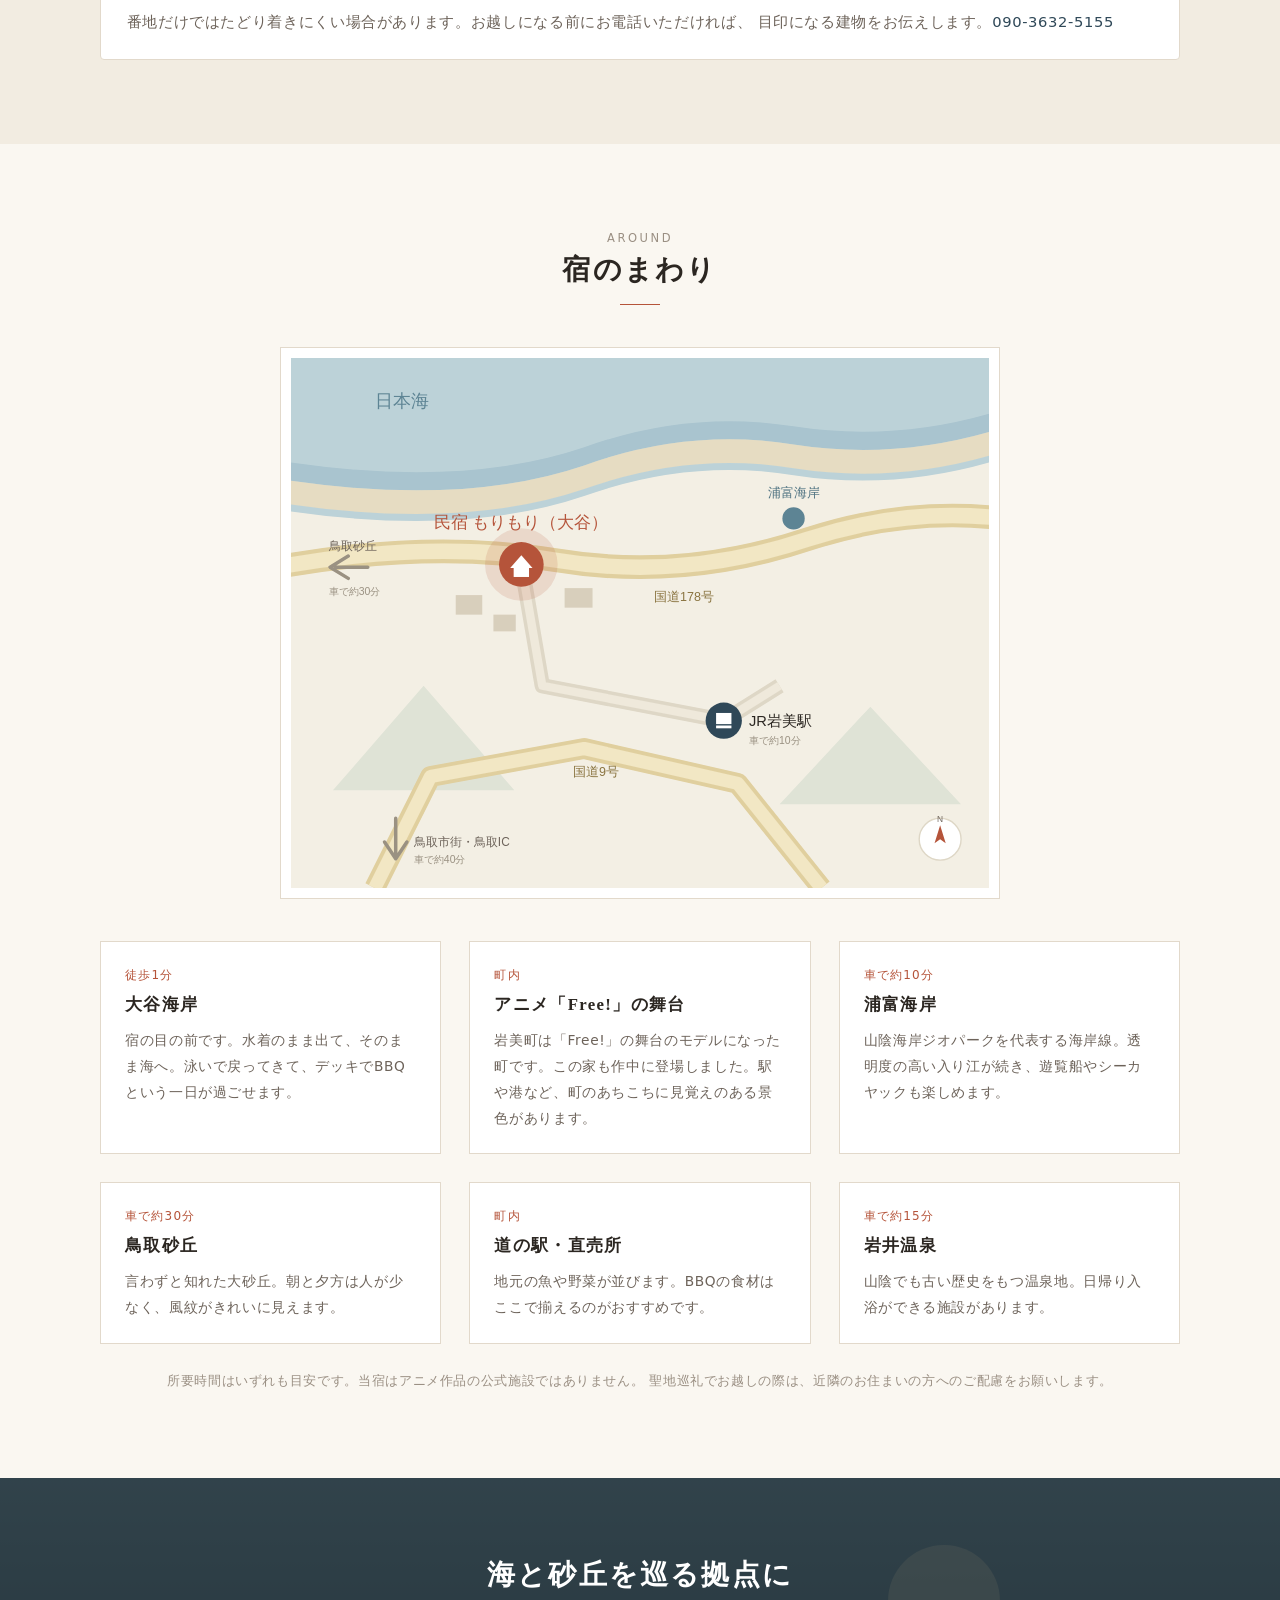
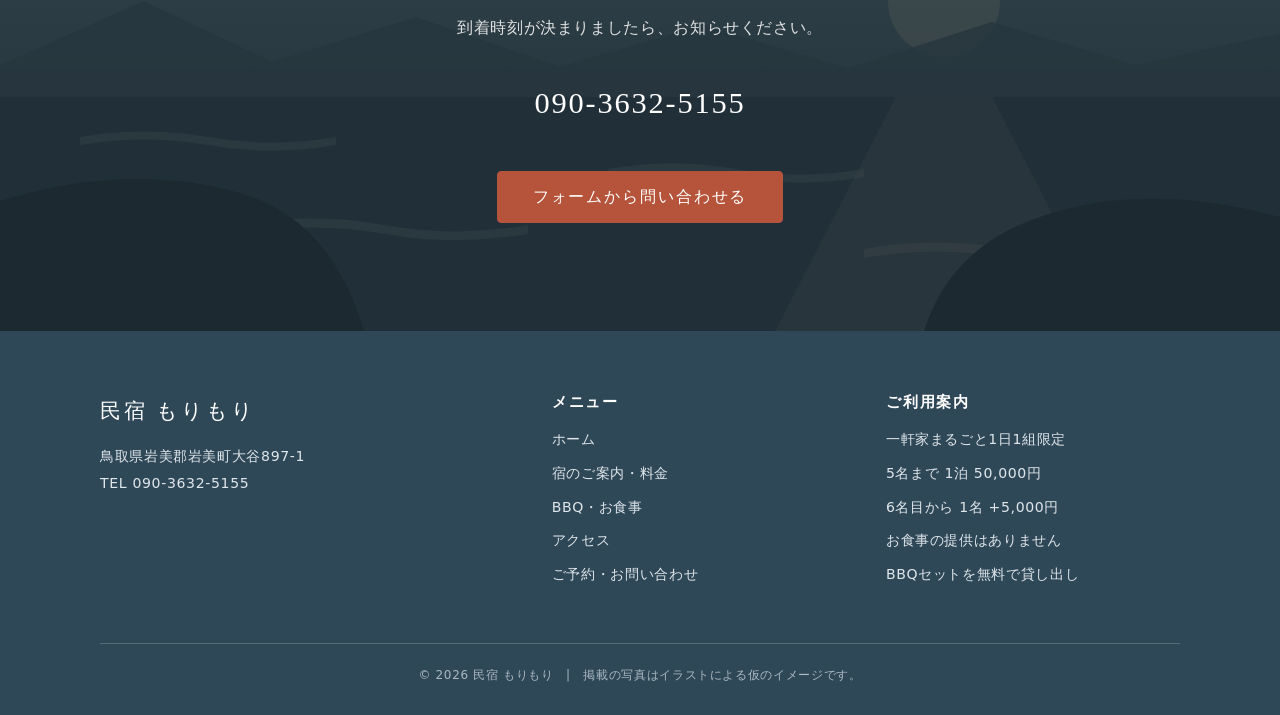
==== commit 83ad55b5: "アクセスページの地図をGoogleマップの埋め込みに変更 イラストの概略図だけでは経路を調べられないため、実際の地図を載せる。 Googleマップの埋め込み（iframe）はAPIキーも料金も不要。 " ====
--- a/access.html
+++ b/access.html
@@ -62,8 +62,21 @@
 <section class="section" style="padding-top:32px">
   <div class="container">
     <div class="access-grid">
-      <div class="map-frame reveal">
-        <img src="images/map.svg" alt="民宿もりもり周辺の概略地図。北に日本海、東に浦富海岸、南にJR岩美駅、西に鳥取砂丘方面があります。" width="1000" height="760">
+      <div class="reveal">
+        <!-- Googleマップの埋め込み（APIキー不要）。
+             ピンの位置を正確に合わせたいときは、Googleマップで場所を出して
+             「共有」→「地図を埋め込む」で得られる iframe の src に差し替えてください。 -->
+        <div class="map-embed">
+          <iframe
+            src="https://maps.google.com/maps?q=%E9%B3%A5%E5%8F%96%E7%9C%8C%E5%B2%A9%E7%BE%8E%E9%83%A1%E5%B2%A9%E7%BE%8E%E7%94%BA%E5%A4%A7%E8%B0%B7897-1&z=16&hl=ja&output=embed"
+            title="民宿もりもりの場所（Googleマップ）"
+            loading="lazy"
+            referrerpolicy="no-referrer-when-downgrade"
+            allowfullscreen></iframe>
+        </div>
+        <p class="map-note">
+          <a href="https://www.google.com/maps/search/?api=1&query=%E9%B3%A5%E5%8F%96%E7%9C%8C%E5%B2%A9%E7%BE%8E%E9%83%A1%E5%B2%A9%E7%BE%8E%E7%94%BA%E5%A4%A7%E8%B0%B7897-1" target="_blank" rel="noopener">Googleマップで開く（経路を調べる）</a>
+        </p>
       </div>
       <div class="reveal">
         <h2>住所・連絡先</h2>
@@ -155,6 +168,10 @@
       <span class="en">Around</span>
       <h2>宿のまわり</h2>
     </div>
+    <div class="map-frame reveal" style="max-width:720px;margin:0 auto 2.6rem">
+      <img src="images/map.svg" alt="民宿もりもり周辺の概略地図。北に日本海、東に浦富海岸、南にJR岩美駅、西に鳥取砂丘方面があります。" width="1000" height="760">
+    </div>
+
     <div class="spot-grid reveal">
       <article class="spot">
         <span class="spot__dist">徒歩1分</span>
--- a/css/style.css
+++ b/css/style.css
@@ -293,6 +293,17 @@
 /* アクセス */
 .access-grid { display: grid; grid-template-columns: 1fr 1fr; gap: 48px; align-items: start; }
 .map-frame { border: 1px solid var(--line); background: var(--surface); padding: 10px; }
+
+/* Googleマップの埋め込み */
+.map-embed {
+  aspect-ratio: 4 / 3;
+  border: 1px solid var(--line);
+  background: var(--bg-tint);
+  overflow: hidden;
+}
+.map-embed iframe { display: block; width: 100%; height: 100%; border: 0; }
+.map-note { font-size: .84rem; margin-top: .8rem; }
+.map-note a::after { content: " ↗"; font-size: .9em; }
 .route { list-style: none; margin: 0; padding: 0; }
 .route li { position: relative; padding: 0 0 26px 30px; border-left: 1px solid var(--line); margin-left: 6px; }
 .route li:last-child { border-left-color: transparent; padding-bottom: 0; }
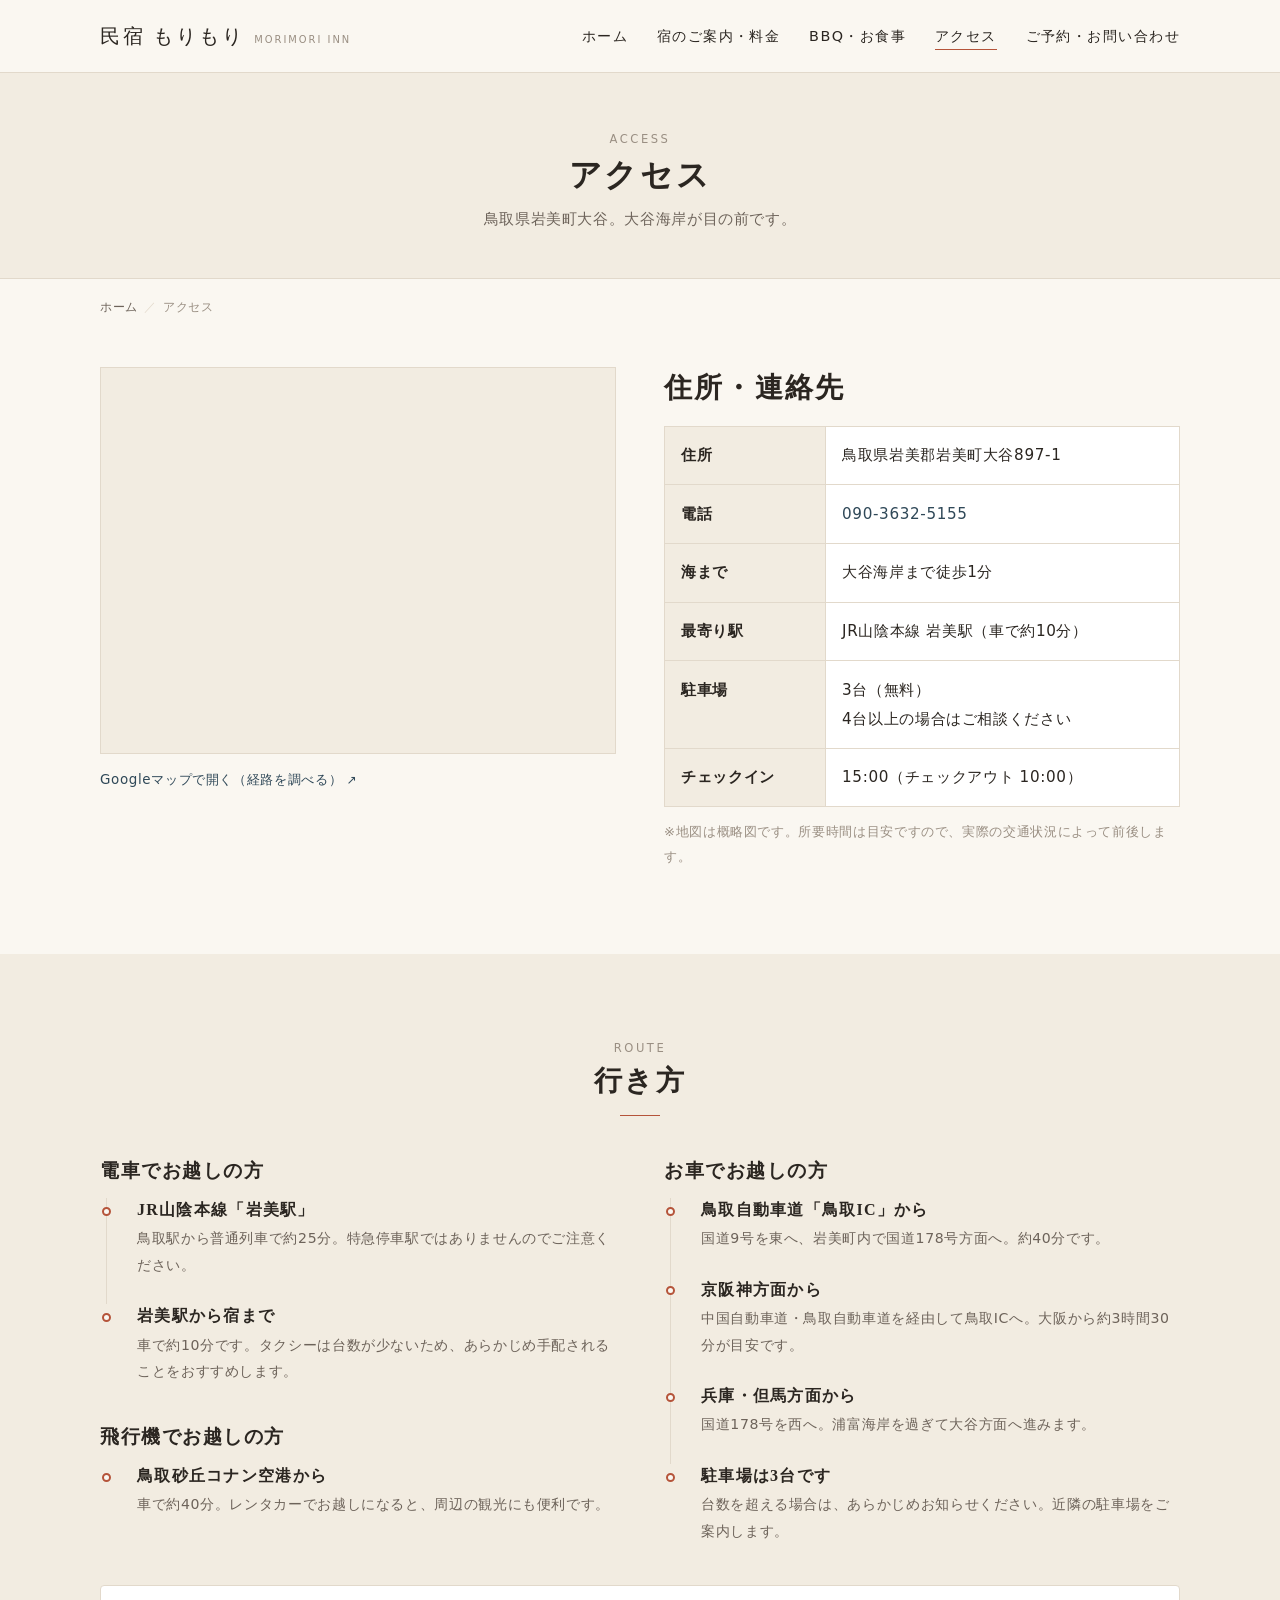
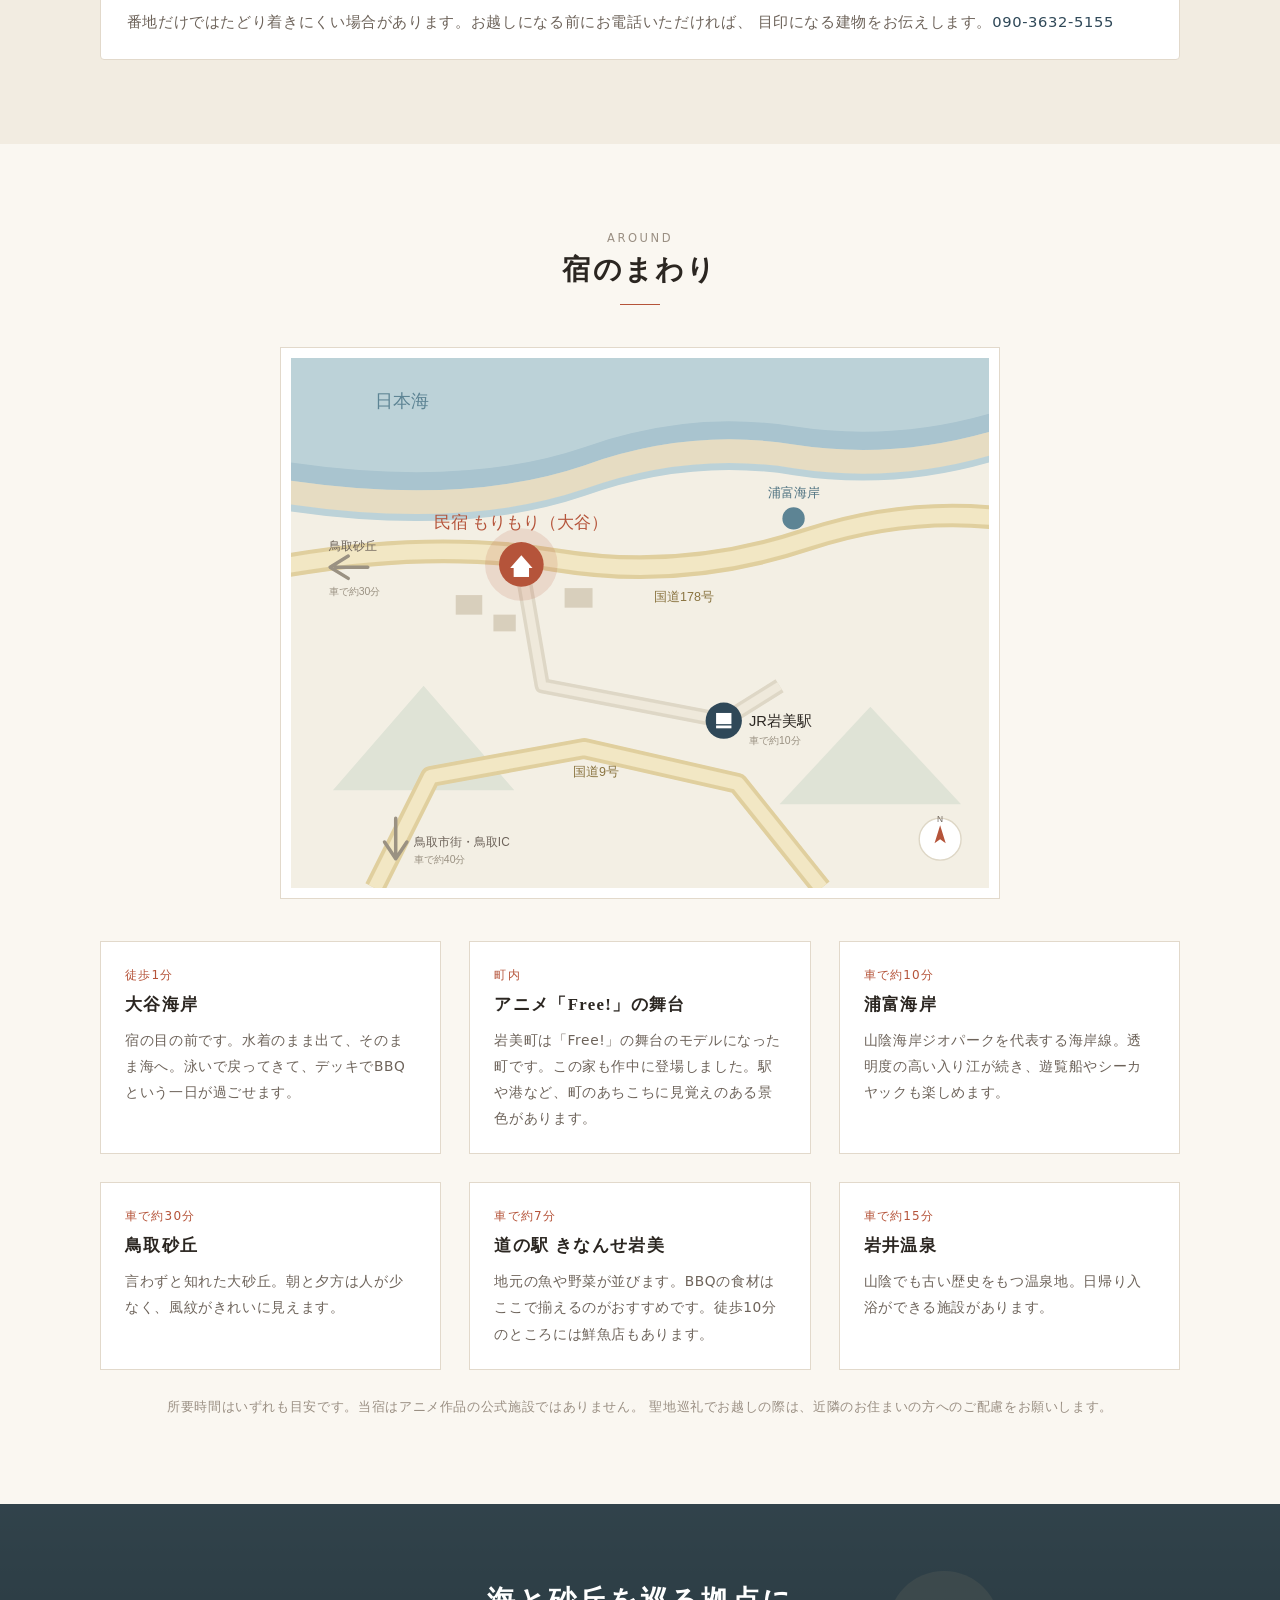
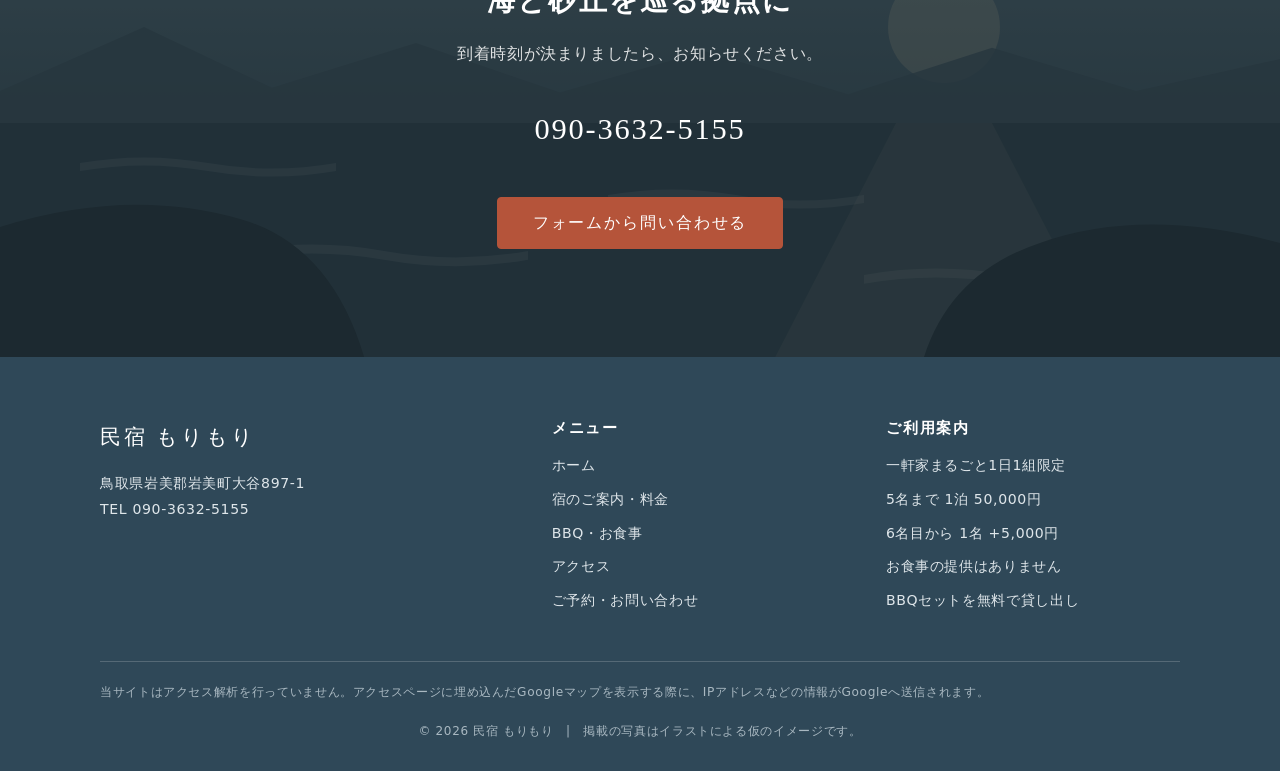
==== commit 8a2bf1b1: "買い出し先を具体的に記載し、プライバシーの一文を追加 BBQ用の食材をどこで買えるかが伝わっていなかったため、 Googleマップで所要時間を確認して表にした。  - BBQページに「近くの買い出し先" ====
--- a/access.html
+++ b/access.html
@@ -194,9 +194,9 @@
         <p>言わずと知れた大砂丘。朝と夕方は人が少なく、風紋がきれいに見えます。</p>
       </article>
       <article class="spot">
-        <span class="spot__dist">町内</span>
-        <h3>道の駅・直売所</h3>
-        <p>地元の魚や野菜が並びます。BBQの食材はここで揃えるのがおすすめです。</p>
+        <span class="spot__dist">車で約7分</span>
+        <h3>道の駅 きなんせ岩美</h3>
+        <p>地元の魚や野菜が並びます。BBQの食材はここで揃えるのがおすすめです。徒歩10分のところには鮮魚店もあります。</p>
       </article>
       <article class="spot">
         <span class="spot__dist">車で約15分</span>
@@ -254,6 +254,9 @@
         </ul>
       </div>
     </div>
+    <p class="footer__policy">
+      当サイトはアクセス解析を行っていません。アクセスページに埋め込んだGoogleマップを表示する際に、IPアドレスなどの情報がGoogleへ送信されます。
+    </p>
     <p class="footer__copy">
       &copy; <span id="year">2026</span> 民宿 もりもり　|　掲載の写真はイラストによる仮のイメージです。
     </p>
--- a/css/style.css
+++ b/css/style.css
@@ -195,6 +195,12 @@
 .footer h3 { color: #fff; font-size: .95rem; letter-spacing: .12em; margin-bottom: .8em; }
 .footer ul { list-style: none; margin: 0; padding: 0; }
 .footer li { margin-bottom: .5em; }
+.footer__policy {
+  margin-top: 40px; padding-top: 20px;
+  border-top: 1px solid rgba(255,255,255,.18);
+  font-size: .76rem; line-height: 1.8; color: #a9b8c1;
+}
+.footer__policy + .footer__copy { margin-top: 16px; padding-top: 0; border-top: 0; }
 .footer__copy { margin-top: 48px; padding-top: 20px; border-top: 1px solid rgba(255,255,255,.18); text-align: center; font-size: .75rem; color: #a9b8c1; }
 
 /* スクロールで現れるアニメーション（JSが .is-visible を付与） */
